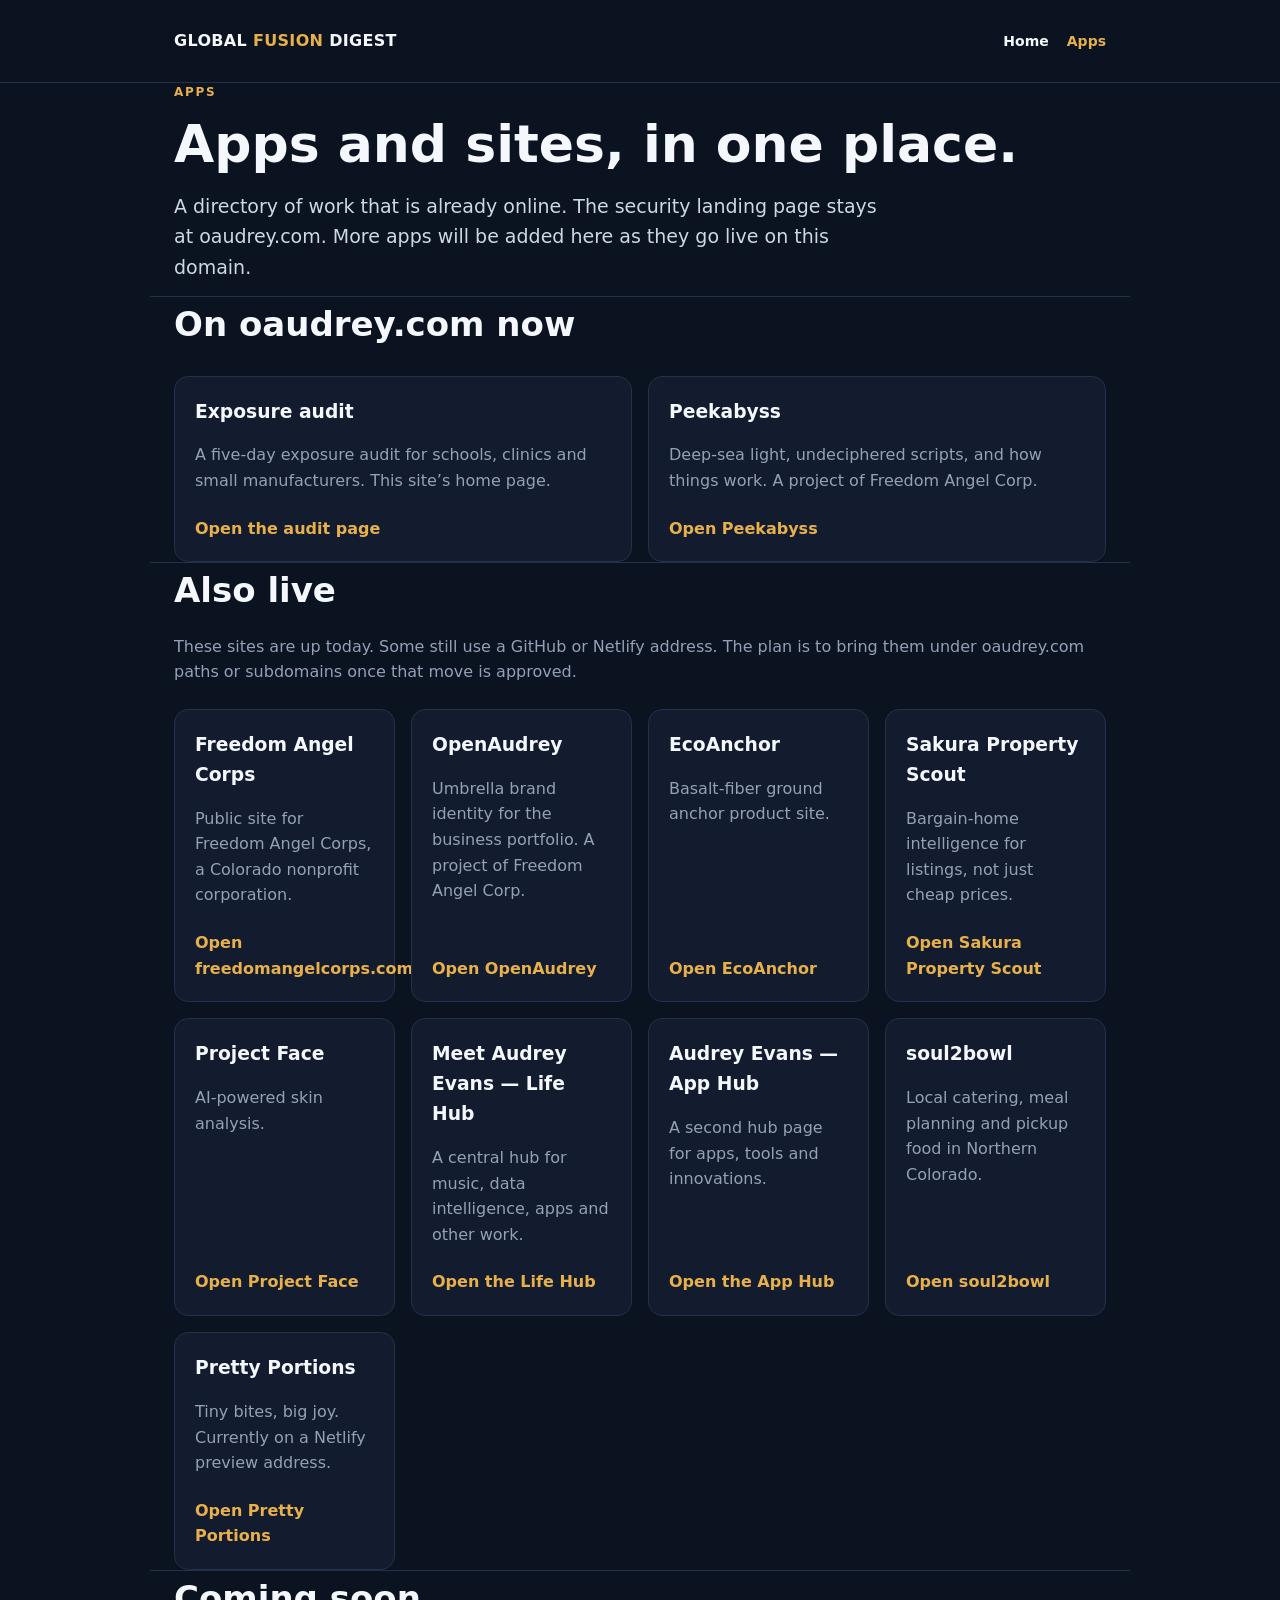
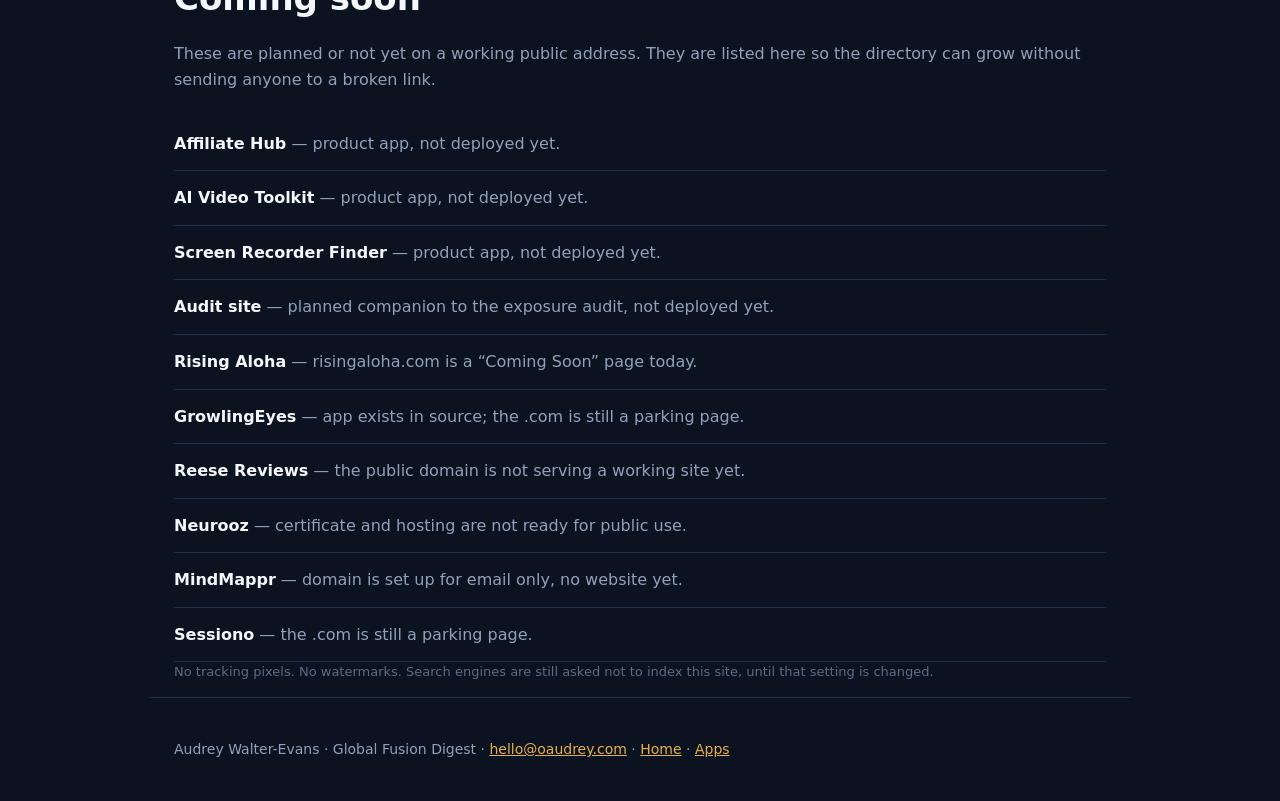
==== site/apps/index.html @ 94488486 "feat: add Apps tab and /apps directory page **WebForge:** Adds a Home / Apps nav and a new /apps pag" ====
<!doctype html>
<html lang="en">
<head>
<meta charset="utf-8">
<meta name="viewport" content="width=device-width, initial-scale=1">
<title>Apps | Global Fusion Digest</title>
<meta name="description" content="Apps and sites from Audrey Walter-Evans, reachable from oaudrey.com.">
<link rel="canonical" href="https://oaudrey.com/apps">
<style>
  :root{--bg:#0b1220;--panel:#131c2e;--text:#f4f7fb;--muted:#93a1b8;--amber:#e8b04b;--red:#e2483d;--line:#22304a}
  *{box-sizing:border-box}
  body{margin:0;background:var(--bg);color:var(--text);font:16px/1.6 system-ui,-apple-system,"Segoe UI",Roboto,sans-serif}
  a{color:var(--amber)}
  .wrap{max-width:980px;margin:0 auto;padding:0 24px}
  header{padding:28px 0;border-bottom:1px solid var(--line)}
  header .wrap{display:flex;align-items:center;justify-content:space-between;gap:16px;flex-wrap:wrap}
  .brand{font-weight:700;letter-spacing:.02em}
  .brand span{color:var(--amber)}
  .brand a{color:inherit;text-decoration:none}
  .nav a{color:var(--text);text-decoration:none;margin-right:18px;font-weight:600;font-size:14px}
  .nav a:last-child{margin-right:0}
  .nav a:hover,.nav a[aria-current="page"]{color:var(--amber)}
  section{padding:64px 0;border-bottom:1px solid var(--line)}
  h1{font-size:clamp(30px,5vw,52px);line-height:1.1;margin:0 0 18px}
  h2{font-size:clamp(24px,3.5vw,34px);margin:0 0 16px}
  h3{margin:0 0 8px}
  p{margin:0 0 14px;color:var(--muted)}
  .eyebrow{color:var(--amber);text-transform:uppercase;letter-spacing:.14em;font-size:12px;font-weight:700}
  .lead{font-size:19px;color:#cdd7e6;max-width:720px}
  .grid{display:grid;gap:16px;grid-template-columns:repeat(auto-fit,minmax(220px,1fr));margin-top:24px}
  .card{background:var(--panel);border:1px solid var(--line);border-radius:14px;padding:20px;display:flex;flex-direction:column;gap:8px}
  .card p{margin:0}
  .card a.btn{margin-top:auto;padding-top:14px;font-weight:700;text-decoration:none}
  .soon{list-style:none;padding:0;margin:24px 0 0}
  .soon li{padding:14px 0;border-bottom:1px solid var(--line);color:var(--muted)}
  .soon strong{color:var(--text)}
  .note{font-size:13px;color:#5e6c84}
  footer{padding:40px 0;color:var(--muted);font-size:14px}
</style>
</head>
<body>
<header><div class="wrap"><div class="brand"><a href="/">GLOBAL <span>FUSION</span> DIGEST</a></div><nav class="nav" aria-label="Site"><a href="/">Home</a><a href="/apps" aria-current="page">Apps</a></nav></div></header>

<section class="wrap">
  <p class="eyebrow">Apps</p>
  <h1>Apps and sites, in one place.</h1>
  <p class="lead">A directory of work that is already online. The security landing page stays at oaudrey.com. More apps will be added here as they go live on this domain.</p>
</section>

<section class="wrap">
  <h2>On oaudrey.com now</h2>
  <div class="grid">
    <article class="card">
      <h3>Exposure audit</h3>
      <p>A five-day exposure audit for schools, clinics and small manufacturers. This site’s home page.</p>
      <a class="btn" href="/">Open the audit page</a>
    </article>
    <article class="card">
      <h3>Peekabyss</h3>
      <p>Deep-sea light, undeciphered scripts, and how things work. A project of Freedom Angel Corp.</p>
      <a class="btn" href="/peekabyss">Open Peekabyss</a>
    </article>
  </div>
</section>

<section class="wrap">
  <h2>Also live</h2>
  <p>These sites are up today. Some still use a GitHub or Netlify address. The plan is to bring them under oaudrey.com paths or subdomains once that move is approved.</p>
  <div class="grid">
    <article class="card">
      <h3>Freedom Angel Corps</h3>
      <p>Public site for Freedom Angel Corps, a Colorado nonprofit corporation.</p>
      <a class="btn" href="https://freedomangelcorps.com/">Open freedomangelcorps.com</a>
    </article>
    <article class="card">
      <h3>OpenAudrey</h3>
      <p>Umbrella brand identity for the business portfolio. A project of Freedom Angel Corp.</p>
      <a class="btn" href="https://midnghtsapphire.github.io/openaudrey/">Open OpenAudrey</a>
    </article>
    <article class="card">
      <h3>EcoAnchor</h3>
      <p>Basalt-fiber ground anchor product site.</p>
      <a class="btn" href="https://midnghtsapphire.github.io/eco-anchor-site/">Open EcoAnchor</a>
    </article>
    <article class="card">
      <h3>Sakura Property Scout</h3>
      <p>Bargain-home intelligence for listings, not just cheap prices.</p>
      <a class="btn" href="https://midnghtsapphire.github.io/Sakura_Property_Scout/">Open Sakura Property Scout</a>
    </article>
    <article class="card">
      <h3>Project Face</h3>
      <p>AI-powered skin analysis.</p>
      <a class="btn" href="https://midnghtsapphire.github.io/project-face/">Open Project Face</a>
    </article>
    <article class="card">
      <h3>Meet Audrey Evans — Life Hub</h3>
      <p>A central hub for music, data intelligence, apps and other work.</p>
      <a class="btn" href="https://midnghtsapphire.github.io/meetaudreyevans-website/">Open the Life Hub</a>
    </article>
    <article class="card">
      <h3>Audrey Evans — App Hub</h3>
      <p>A second hub page for apps, tools and innovations.</p>
      <a class="btn" href="https://midnghtsapphire.github.io/Meetaudreyevans/">Open the App Hub</a>
    </article>
    <article class="card">
      <h3>soul2bowl</h3>
      <p>Local catering, meal planning and pickup food in Northern Colorado.</p>
      <a class="btn" href="https://midnghtsapphire.github.io/soul2bowl/">Open soul2bowl</a>
    </article>
    <article class="card">
      <h3>Pretty Portions</h3>
      <p>Tiny bites, big joy. Currently on a Netlify preview address.</p>
      <a class="btn" href="https://strong-pegasus-b17dd2.netlify.app/">Open Pretty Portions</a>
    </article>
  </div>
</section>

<section class="wrap">
  <h2>Coming soon</h2>
  <p>These are planned or not yet on a working public address. They are listed here so the directory can grow without sending anyone to a broken link.</p>
  <ul class="soon">
    <li><strong>Affiliate Hub</strong> — product app, not deployed yet.</li>
    <li><strong>AI Video Toolkit</strong> — product app, not deployed yet.</li>
    <li><strong>Screen Recorder Finder</strong> — product app, not deployed yet.</li>
    <li><strong>Audit site</strong> — planned companion to the exposure audit, not deployed yet.</li>
    <li><strong>Rising Aloha</strong> — risingaloha.com is a “Coming Soon” page today.</li>
    <li><strong>GrowlingEyes</strong> — app exists in source; the .com is still a parking page.</li>
    <li><strong>Reese Reviews</strong> — the public domain is not serving a working site yet.</li>
    <li><strong>Neurooz</strong> — certificate and hosting are not ready for public use.</li>
    <li><strong>MindMappr</strong> — domain is set up for email only, no website yet.</li>
    <li><strong>Sessiono</strong> — the .com is still a parking page.</li>
  </ul>
  <p class="note">No tracking pixels. No watermarks. Search engines are still asked not to index this site, until that setting is changed.</p>
</section>

<footer><div class="wrap">Audrey Walter-Evans · Global Fusion Digest · <a href="mailto:hello@oaudrey.com">hello@oaudrey.com</a> · <a href="/">Home</a> · <a href="/apps">Apps</a></div></footer>
</body>
</html>
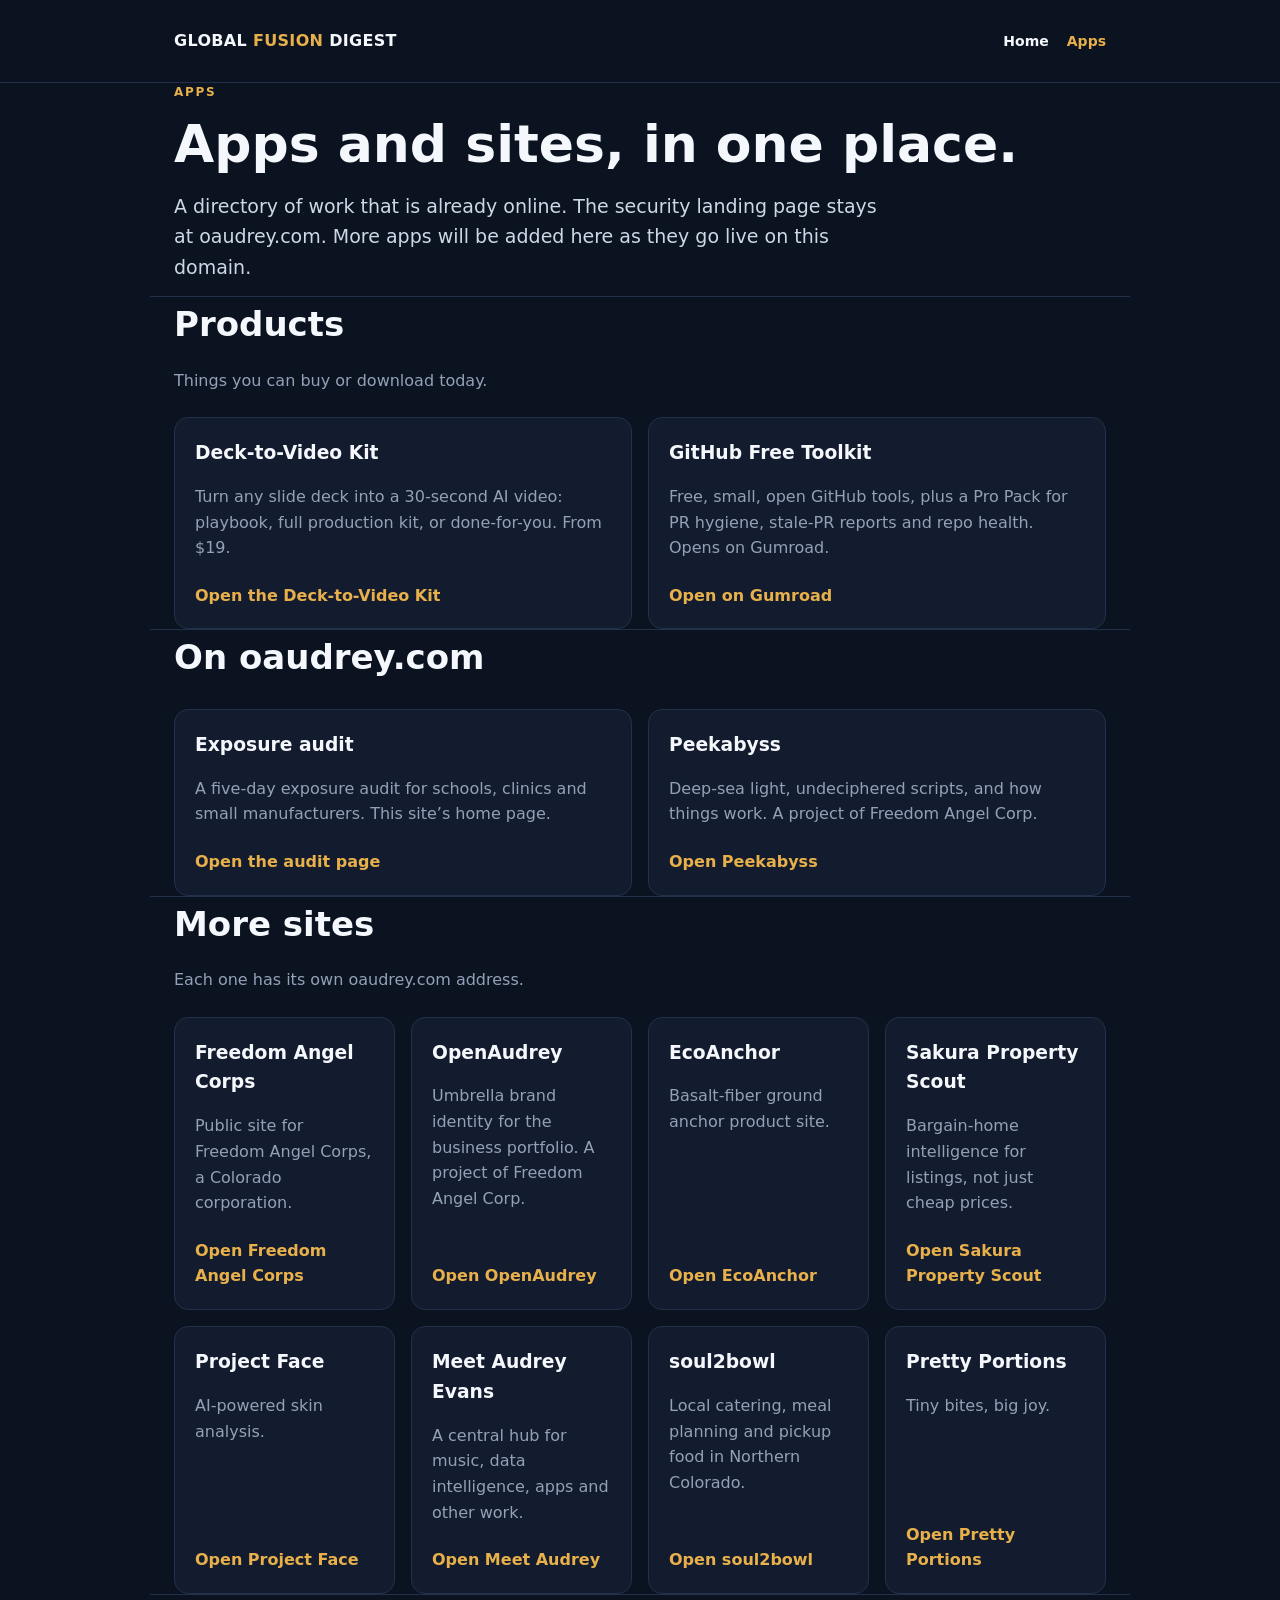
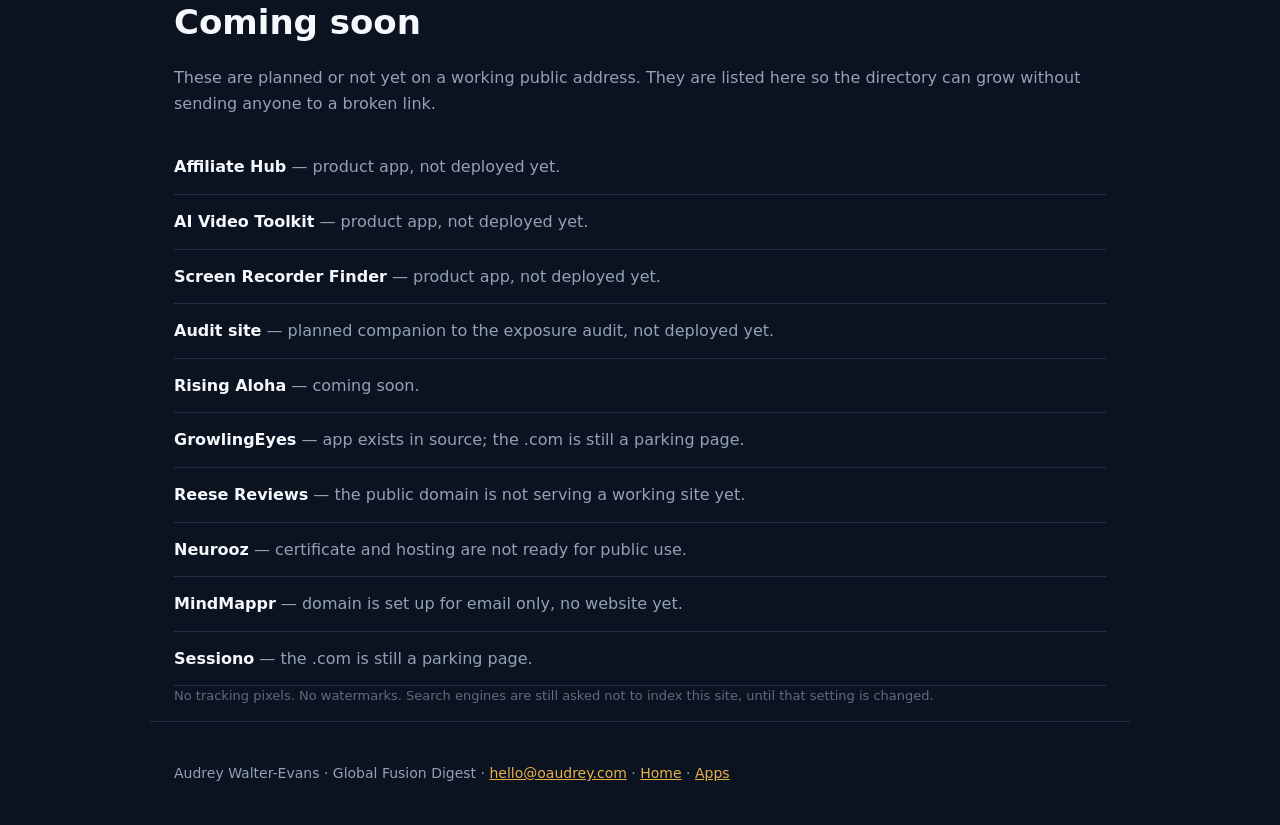
==== commit 4510c588: "feat: list products and subdomain sites on /apps, add app-paths Worker source **WebForge:** Audrey a" ====
--- a/site/apps/index.html
+++ b/site/apps/index.html
@@ -48,7 +48,24 @@
 </section>
 
 <section class="wrap">
-  <h2>On oaudrey.com now</h2>
+  <h2>Products</h2>
+  <p>Things you can buy or download today.</p>
+  <div class="grid">
+    <article class="card">
+      <h3>Deck-to-Video Kit</h3>
+      <p>Turn any slide deck into a 30-second AI video: playbook, full production kit, or done-for-you. From $19.</p>
+      <a class="btn" href="https://deck-to-video.oaudrey.com/">Open the Deck-to-Video Kit</a>
+    </article>
+    <article class="card">
+      <h3>GitHub Free Toolkit</h3>
+      <p>Free, small, open GitHub tools, plus a Pro Pack for PR hygiene, stale-PR reports and repo health. Opens on Gumroad.</p>
+      <a class="btn" href="https://angelreporter.gumroad.com/l/fpxeyn">Open on Gumroad</a>
+    </article>
+  </div>
+</section>
+
+<section class="wrap">
+  <h2>On oaudrey.com</h2>
   <div class="grid">
     <article class="card">
       <h3>Exposure audit</h3>
@@ -64,53 +81,48 @@
 </section>
 
 <section class="wrap">
-  <h2>Also live</h2>
-  <p>These sites are up today. Some still use a GitHub or Netlify address. The plan is to bring them under oaudrey.com paths or subdomains once that move is approved.</p>
+  <h2>More sites</h2>
+  <p>Each one has its own oaudrey.com address.</p>
   <div class="grid">
     <article class="card">
       <h3>Freedom Angel Corps</h3>
-      <p>Public site for Freedom Angel Corps, a Colorado nonprofit corporation.</p>
-      <a class="btn" href="https://freedomangelcorps.com/">Open freedomangelcorps.com</a>
+      <p>Public site for Freedom Angel Corps, a Colorado corporation.</p>
+      <a class="btn" href="https://fac.oaudrey.com/">Open Freedom Angel Corps</a>
     </article>
     <article class="card">
       <h3>OpenAudrey</h3>
       <p>Umbrella brand identity for the business portfolio. A project of Freedom Angel Corp.</p>
-      <a class="btn" href="https://midnghtsapphire.github.io/openaudrey/">Open OpenAudrey</a>
+      <a class="btn" href="https://openaudrey.oaudrey.com/">Open OpenAudrey</a>
     </article>
     <article class="card">
       <h3>EcoAnchor</h3>
       <p>Basalt-fiber ground anchor product site.</p>
-      <a class="btn" href="https://midnghtsapphire.github.io/eco-anchor-site/">Open EcoAnchor</a>
+      <a class="btn" href="https://ecoanchor.oaudrey.com/">Open EcoAnchor</a>
     </article>
     <article class="card">
       <h3>Sakura Property Scout</h3>
       <p>Bargain-home intelligence for listings, not just cheap prices.</p>
-      <a class="btn" href="https://midnghtsapphire.github.io/Sakura_Property_Scout/">Open Sakura Property Scout</a>
+      <a class="btn" href="https://sakura.oaudrey.com/">Open Sakura Property Scout</a>
     </article>
     <article class="card">
       <h3>Project Face</h3>
       <p>AI-powered skin analysis.</p>
-      <a class="btn" href="https://midnghtsapphire.github.io/project-face/">Open Project Face</a>
+      <a class="btn" href="https://project-face.oaudrey.com/project-face/">Open Project Face</a>
     </article>
     <article class="card">
-      <h3>Meet Audrey Evans — Life Hub</h3>
+      <h3>Meet Audrey Evans</h3>
       <p>A central hub for music, data intelligence, apps and other work.</p>
-      <a class="btn" href="https://midnghtsapphire.github.io/meetaudreyevans-website/">Open the Life Hub</a>
-    </article>
-    <article class="card">
-      <h3>Audrey Evans — App Hub</h3>
-      <p>A second hub page for apps, tools and innovations.</p>
-      <a class="btn" href="https://midnghtsapphire.github.io/Meetaudreyevans/">Open the App Hub</a>
+      <a class="btn" href="https://meetaudrey.oaudrey.com/">Open Meet Audrey</a>
     </article>
     <article class="card">
       <h3>soul2bowl</h3>
       <p>Local catering, meal planning and pickup food in Northern Colorado.</p>
-      <a class="btn" href="https://midnghtsapphire.github.io/soul2bowl/">Open soul2bowl</a>
+      <a class="btn" href="https://soul2bowl.oaudrey.com/">Open soul2bowl</a>
     </article>
     <article class="card">
       <h3>Pretty Portions</h3>
-      <p>Tiny bites, big joy. Currently on a Netlify preview address.</p>
-      <a class="btn" href="https://strong-pegasus-b17dd2.netlify.app/">Open Pretty Portions</a>
+      <p>Tiny bites, big joy.</p>
+      <a class="btn" href="https://pretty-portions.oaudrey.com/">Open Pretty Portions</a>
     </article>
   </div>
 </section>
@@ -123,7 +135,7 @@
     <li><strong>AI Video Toolkit</strong> — product app, not deployed yet.</li>
     <li><strong>Screen Recorder Finder</strong> — product app, not deployed yet.</li>
     <li><strong>Audit site</strong> — planned companion to the exposure audit, not deployed yet.</li>
-    <li><strong>Rising Aloha</strong> — risingaloha.com is a “Coming Soon” page today.</li>
+    <li><strong>Rising Aloha</strong> — coming soon.</li>
     <li><strong>GrowlingEyes</strong> — app exists in source; the .com is still a parking page.</li>
     <li><strong>Reese Reviews</strong> — the public domain is not serving a working site yet.</li>
     <li><strong>Neurooz</strong> — certificate and hosting are not ready for public use.</li>
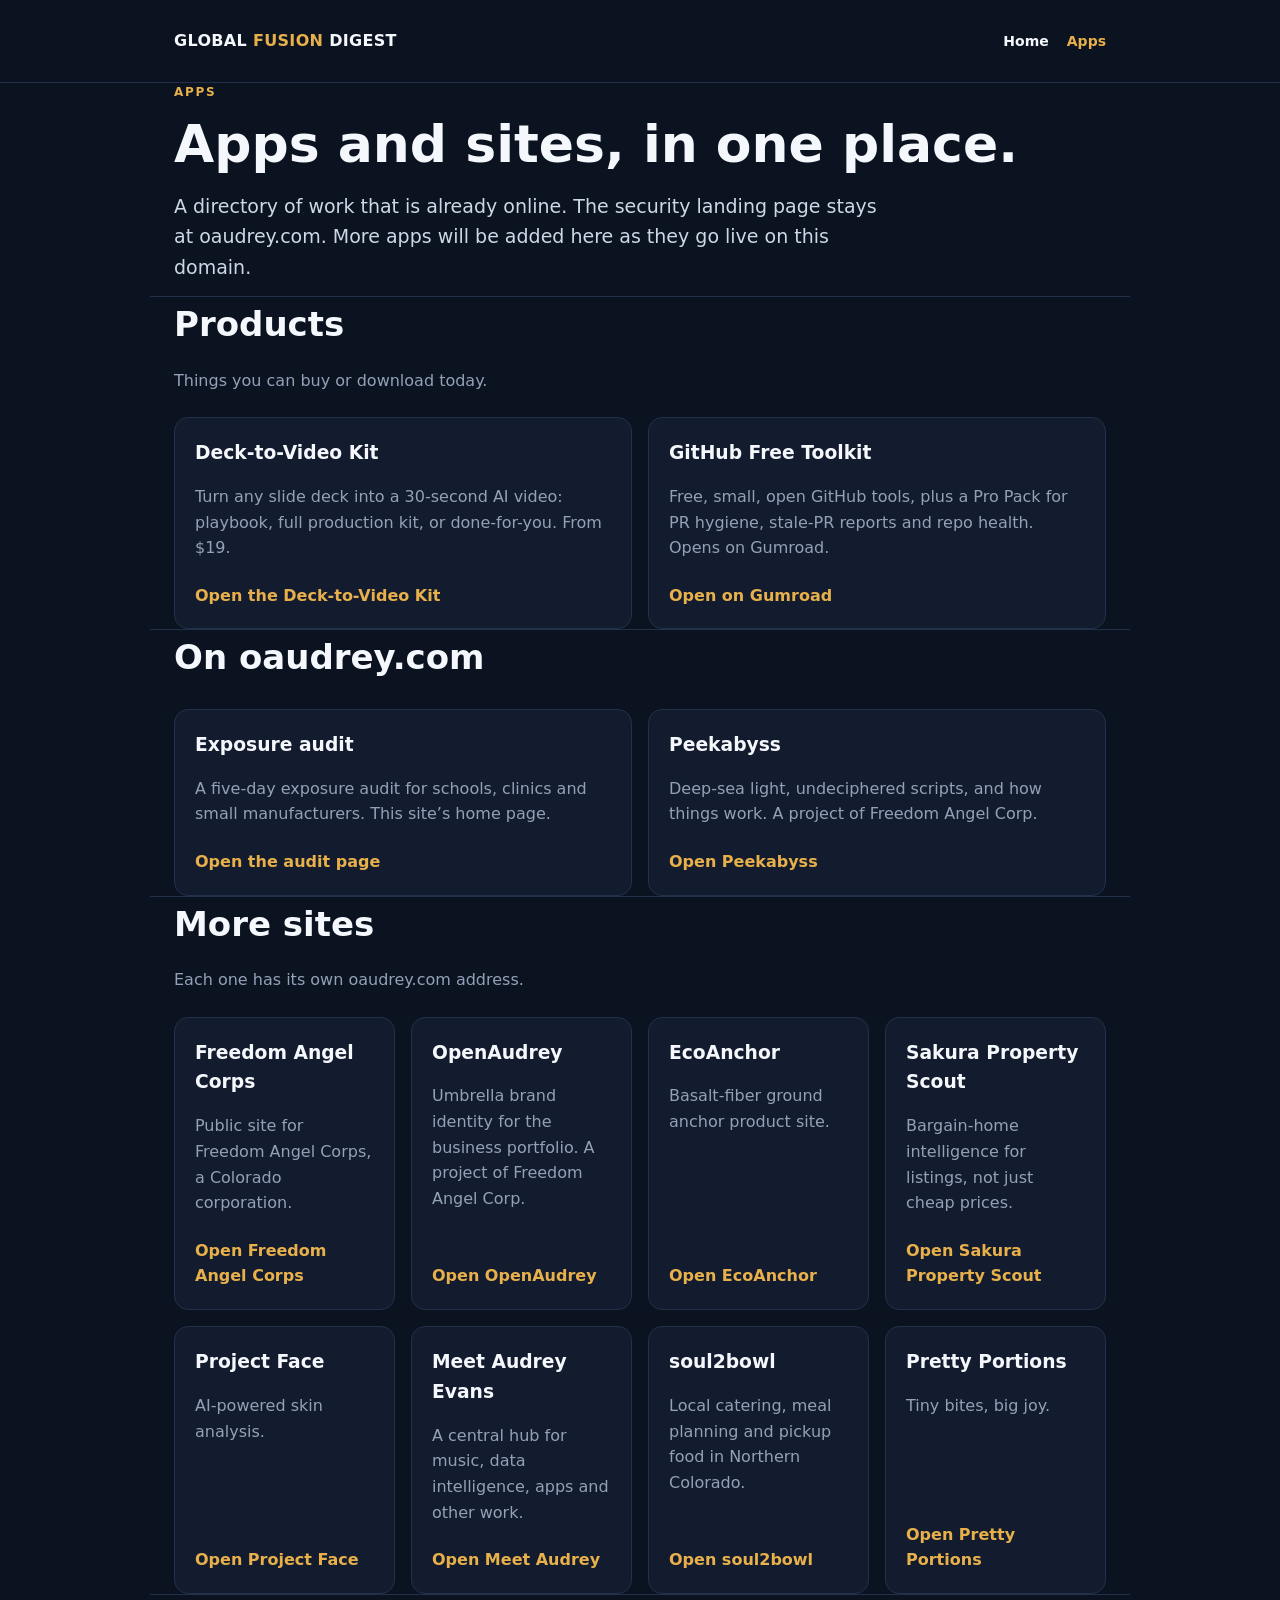
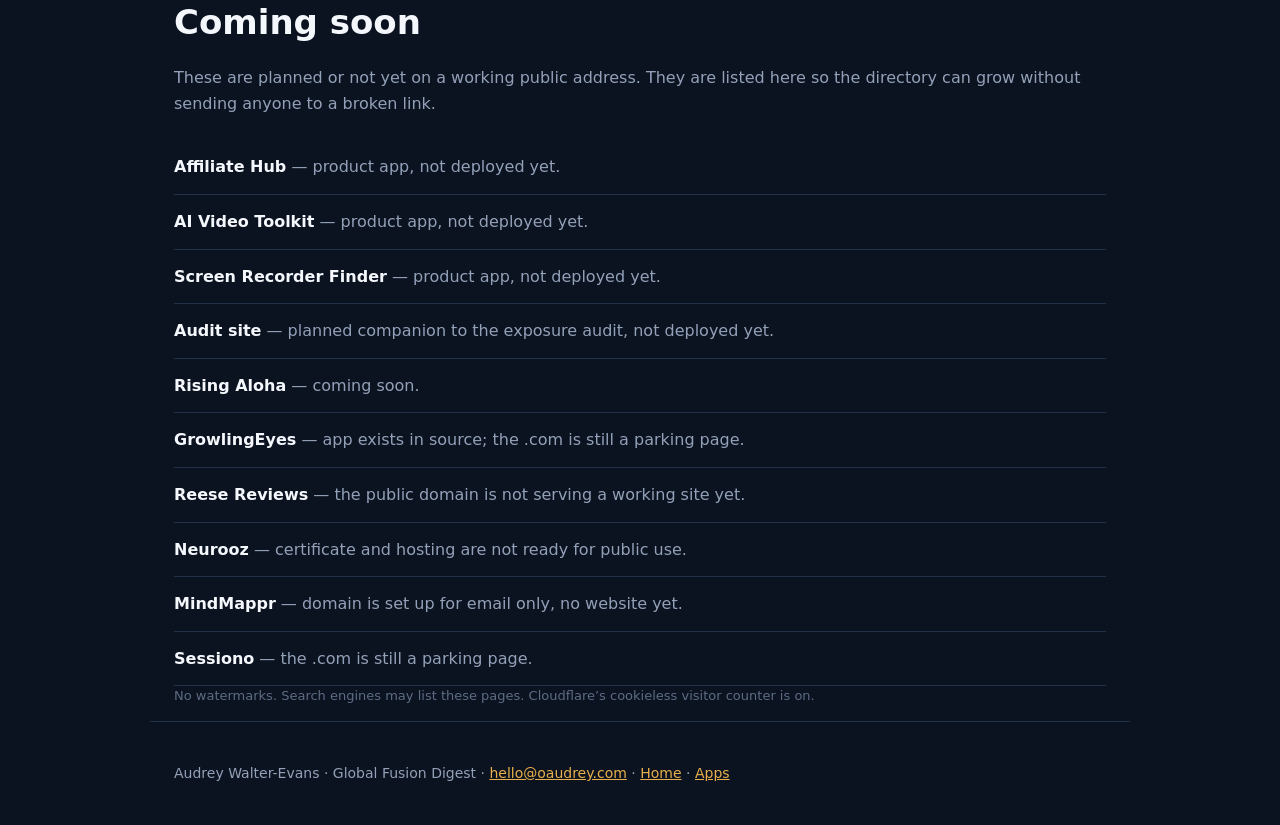
==== commit 31606300: "feat: open the site to search engines and add Deck-to-Video media copies **WebForge:** Audrey said "" ====
--- a/site/apps/index.html
+++ b/site/apps/index.html
@@ -142,7 +142,7 @@
     <li><strong>MindMappr</strong> — domain is set up for email only, no website yet.</li>
     <li><strong>Sessiono</strong> — the .com is still a parking page.</li>
   </ul>
-  <p class="note">No tracking pixels. No watermarks. Search engines are still asked not to index this site, until that setting is changed.</p>
+  <p class="note">No watermarks. Search engines may list these pages. Cloudflare’s cookieless visitor counter is on.</p>
 </section>
 
 <footer><div class="wrap">Audrey Walter-Evans · Global Fusion Digest · <a href="mailto:hello@oaudrey.com">hello@oaudrey.com</a> · <a href="/">Home</a> · <a href="/apps">Apps</a></div></footer>
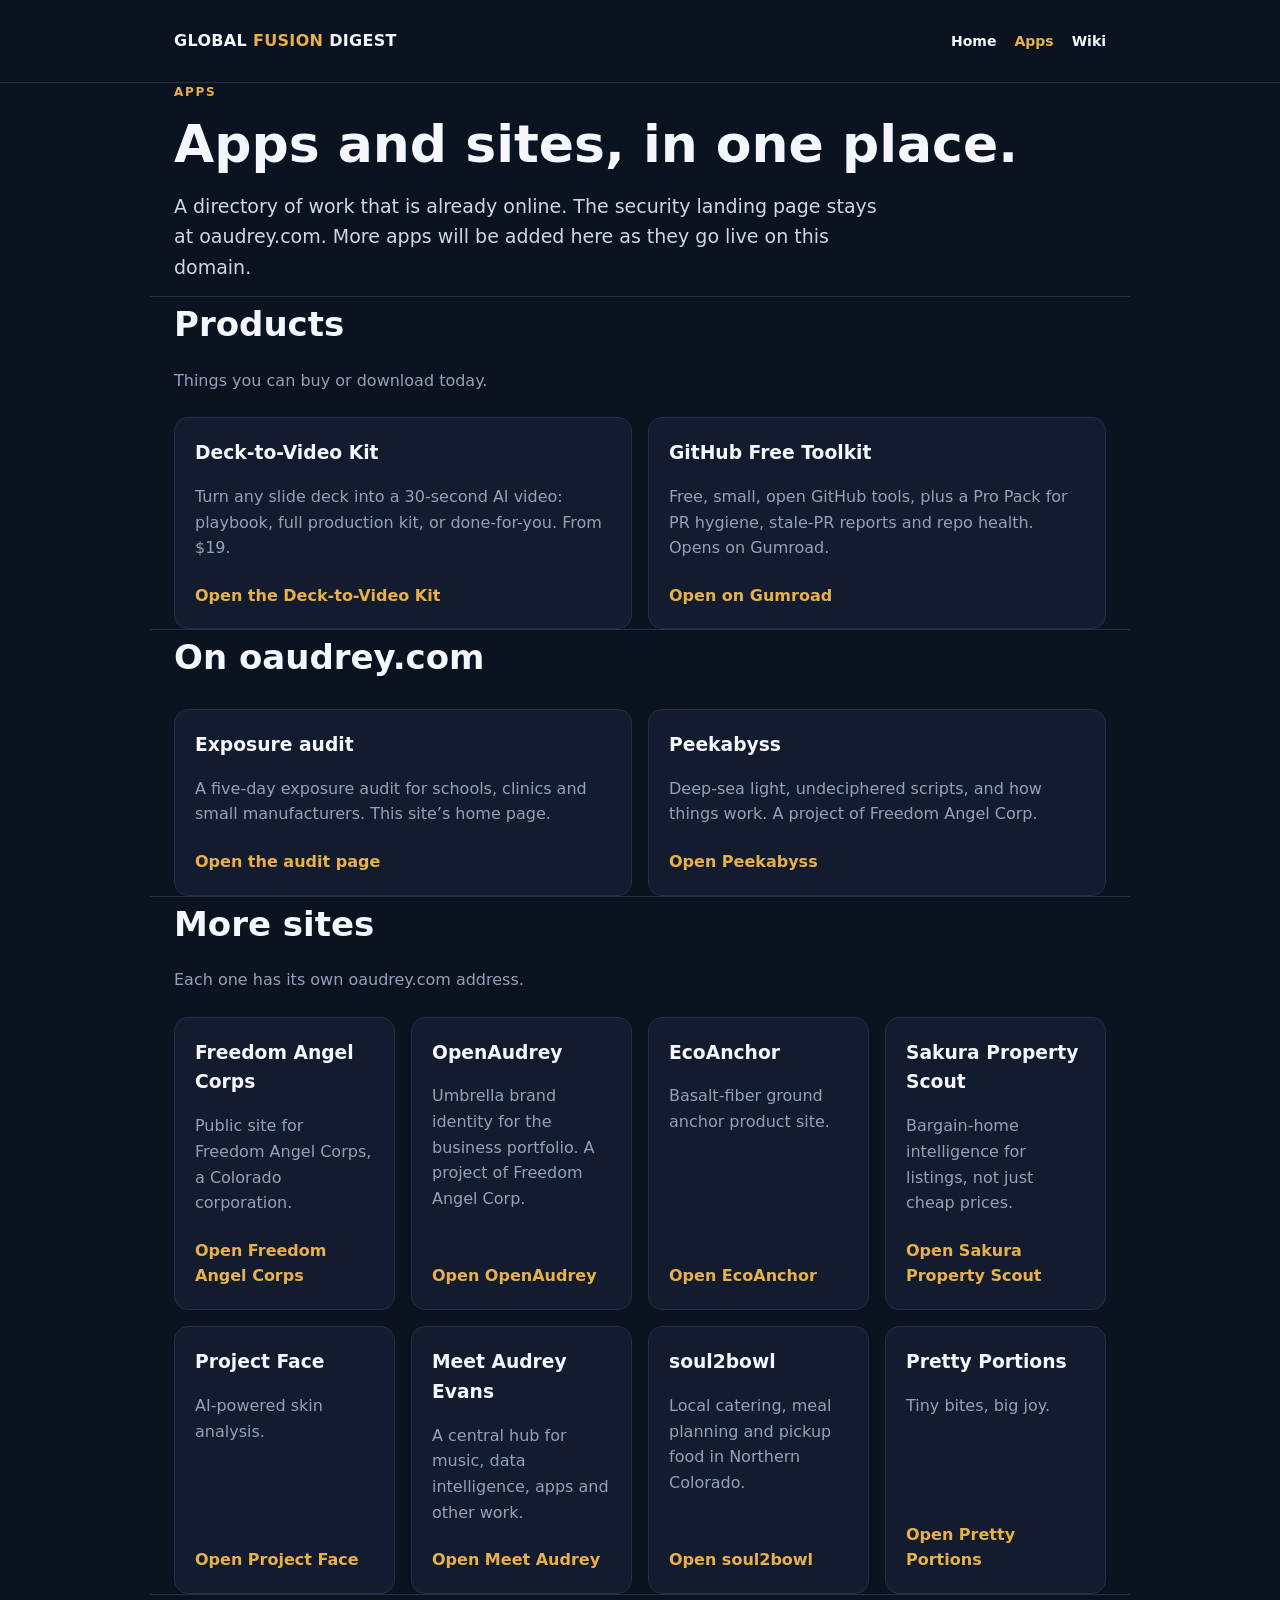
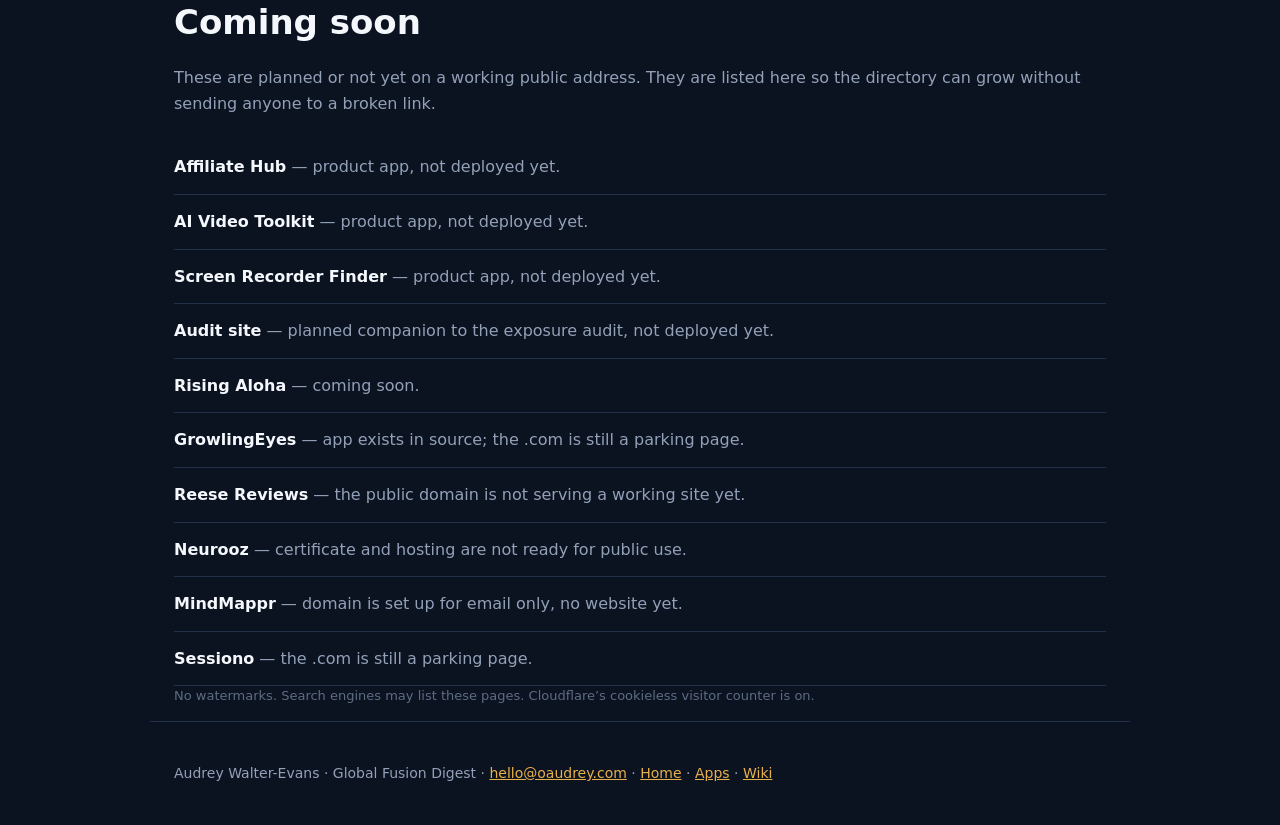
==== commit d25995de: "**IndexRunner:** link wiki.oaudrey.com from the nav and footer — IndexRunner" ====
--- a/site/apps/index.html
+++ b/site/apps/index.html
@@ -39,7 +39,7 @@
 </style>
 </head>
 <body>
-<header><div class="wrap"><div class="brand"><a href="/">GLOBAL <span>FUSION</span> DIGEST</a></div><nav class="nav" aria-label="Site"><a href="/">Home</a><a href="/apps" aria-current="page">Apps</a></nav></div></header>
+<header><div class="wrap"><div class="brand"><a href="/">GLOBAL <span>FUSION</span> DIGEST</a></div><nav class="nav" aria-label="Site"><a href="/">Home</a><a href="/apps" aria-current="page">Apps</a><a href="https://wiki.oaudrey.com">Wiki</a></nav></div></header>
 
 <section class="wrap">
   <p class="eyebrow">Apps</p>
@@ -145,6 +145,6 @@
   <p class="note">No watermarks. Search engines may list these pages. Cloudflare’s cookieless visitor counter is on.</p>
 </section>
 
-<footer><div class="wrap">Audrey Walter-Evans · Global Fusion Digest · <a href="mailto:hello@oaudrey.com">hello@oaudrey.com</a> · <a href="/">Home</a> · <a href="/apps">Apps</a></div></footer>
+<footer><div class="wrap">Audrey Walter-Evans · Global Fusion Digest · <a href="mailto:hello@oaudrey.com">hello@oaudrey.com</a> · <a href="/">Home</a> · <a href="/apps">Apps</a> · <a href="https://wiki.oaudrey.com">Wiki</a></div></footer>
 </body>
 </html>
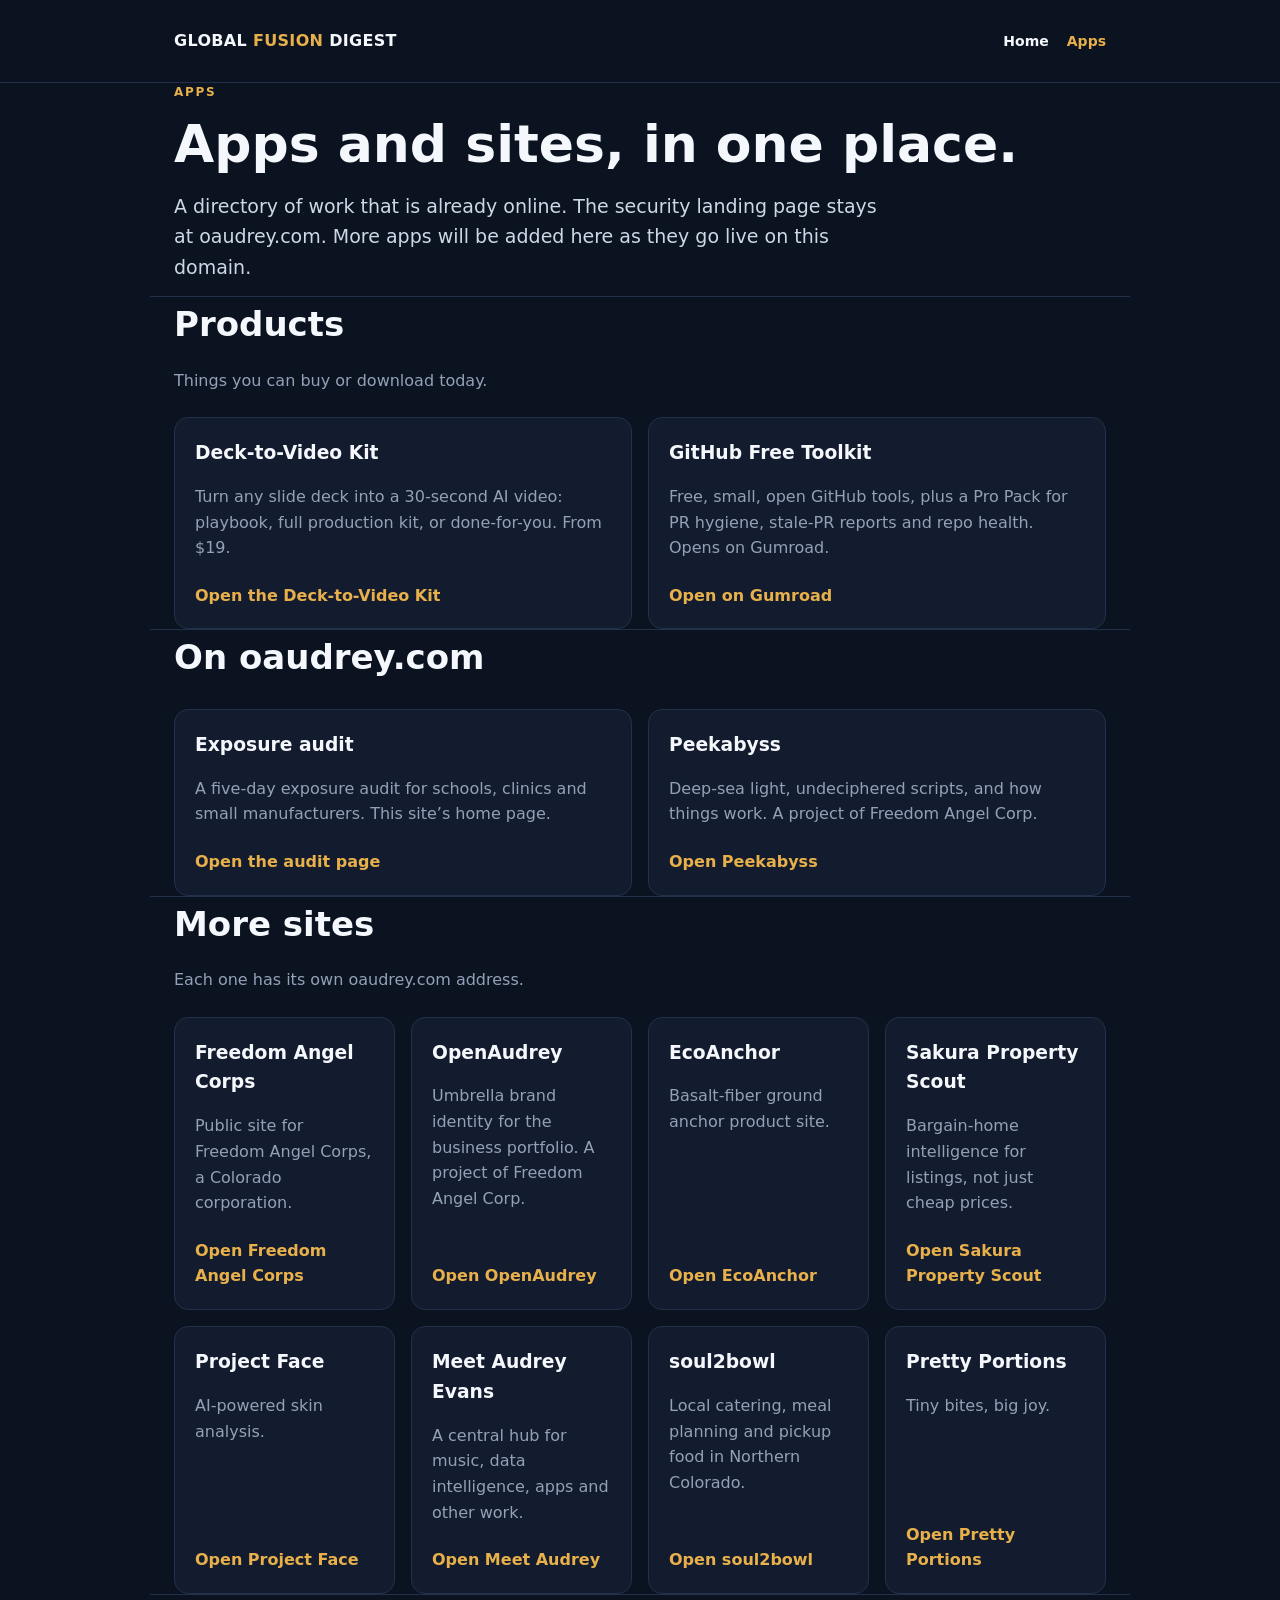
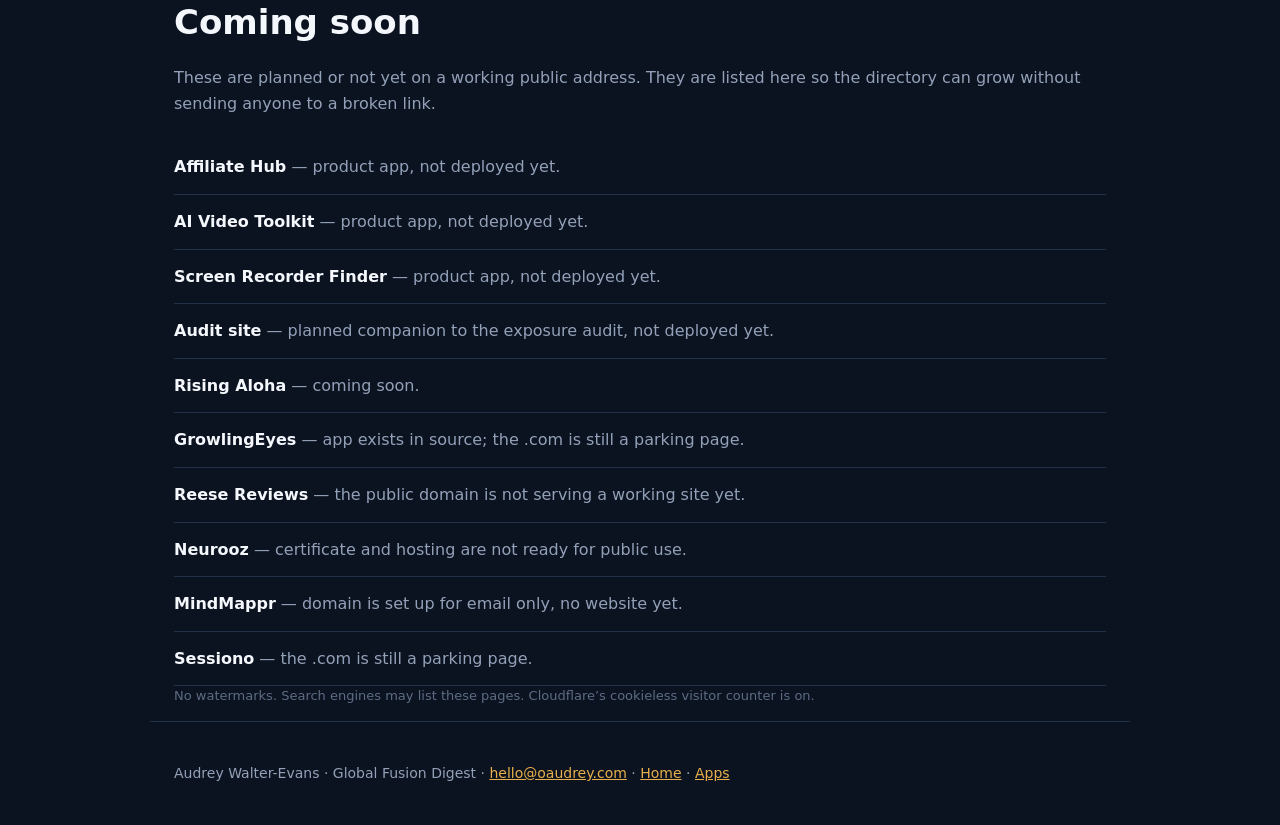
==== commit aa6aef59: "feat: add Apps tab and /apps directory to oaudrey.com (#5) **WebForge:** Merged on Audrey's instruct" ====
--- a/site/apps/index.html
+++ b/site/apps/index.html
@@ -39,7 +39,7 @@
 </style>
 </head>
 <body>
-<header><div class="wrap"><div class="brand"><a href="/">GLOBAL <span>FUSION</span> DIGEST</a></div><nav class="nav" aria-label="Site"><a href="/">Home</a><a href="/apps" aria-current="page">Apps</a><a href="https://wiki.oaudrey.com">Wiki</a></nav></div></header>
+<header><div class="wrap"><div class="brand"><a href="/">GLOBAL <span>FUSION</span> DIGEST</a></div><nav class="nav" aria-label="Site"><a href="/">Home</a><a href="/apps" aria-current="page">Apps</a></nav></div></header>
 
 <section class="wrap">
   <p class="eyebrow">Apps</p>
@@ -145,6 +145,6 @@
   <p class="note">No watermarks. Search engines may list these pages. Cloudflare’s cookieless visitor counter is on.</p>
 </section>
 
-<footer><div class="wrap">Audrey Walter-Evans · Global Fusion Digest · <a href="mailto:hello@oaudrey.com">hello@oaudrey.com</a> · <a href="/">Home</a> · <a href="/apps">Apps</a> · <a href="https://wiki.oaudrey.com">Wiki</a></div></footer>
+<footer><div class="wrap">Audrey Walter-Evans · Global Fusion Digest · <a href="mailto:hello@oaudrey.com">hello@oaudrey.com</a> · <a href="/">Home</a> · <a href="/apps">Apps</a></div></footer>
 </body>
 </html>
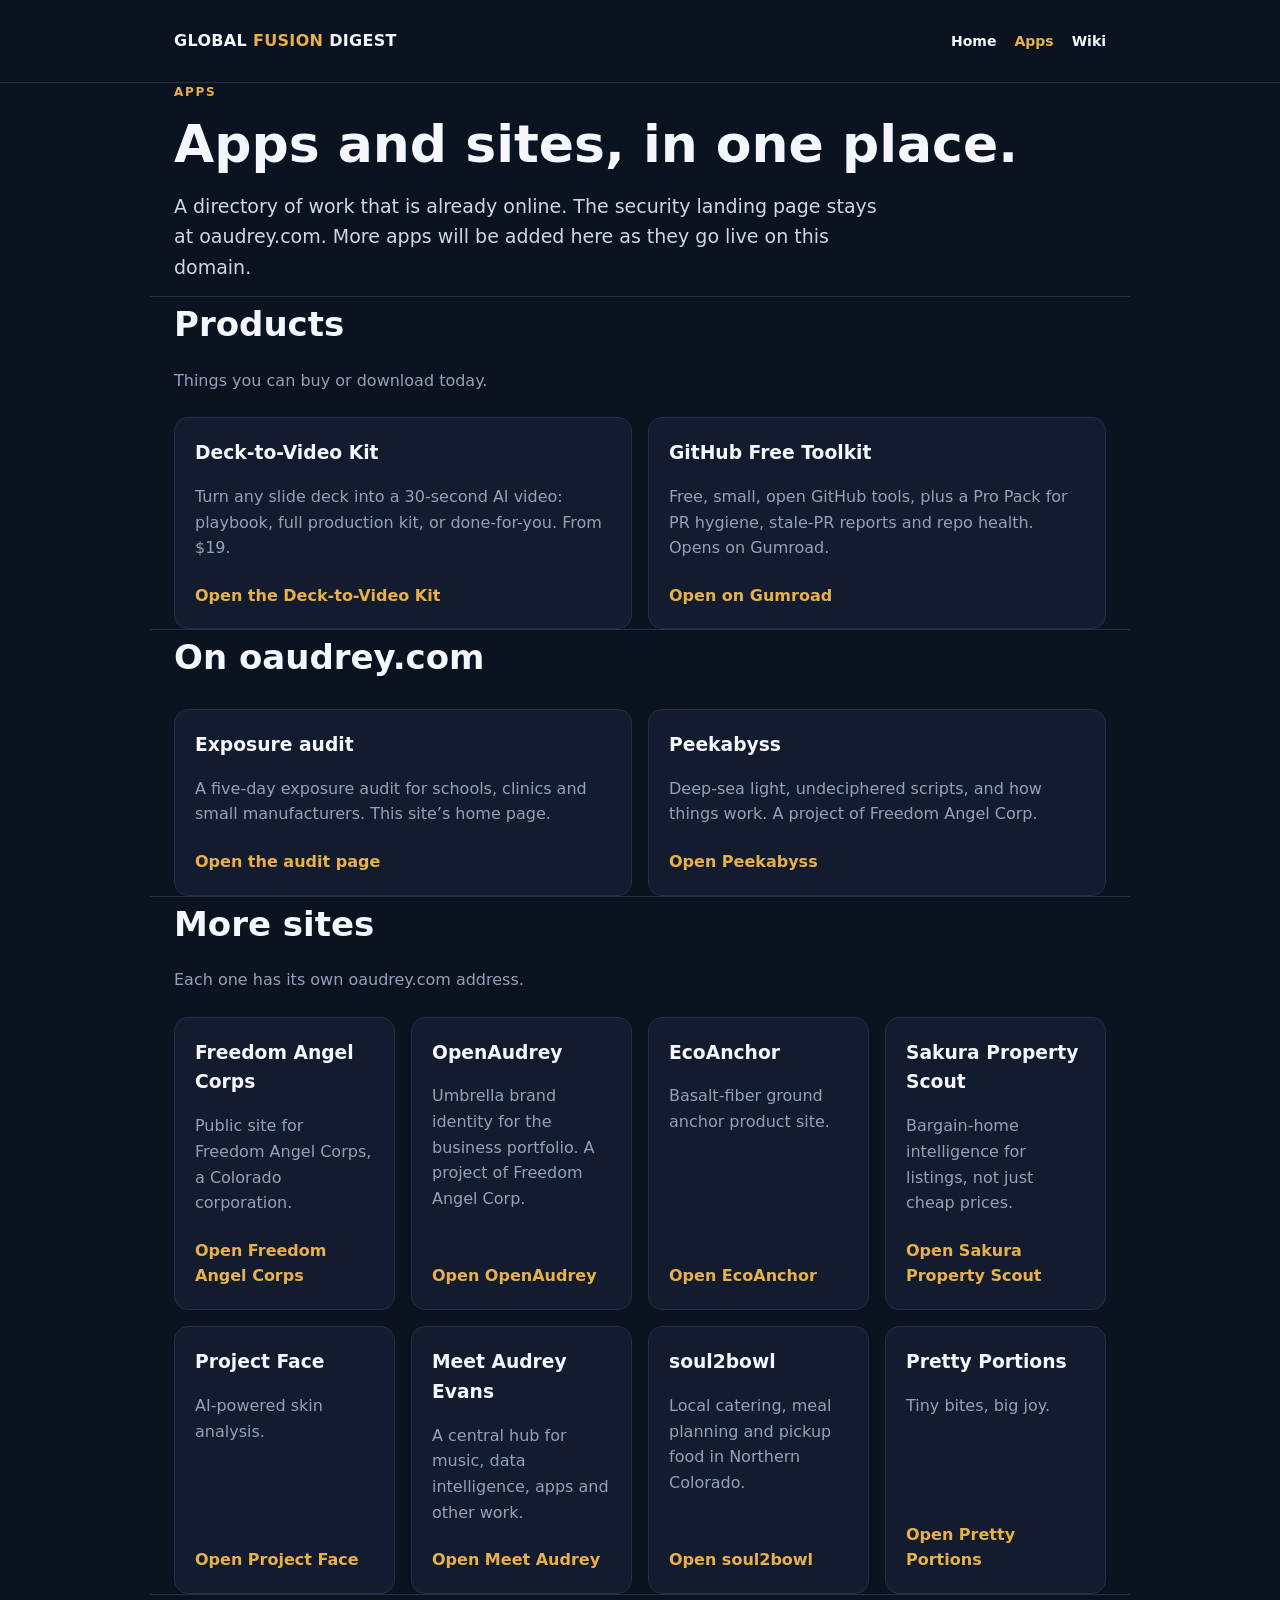
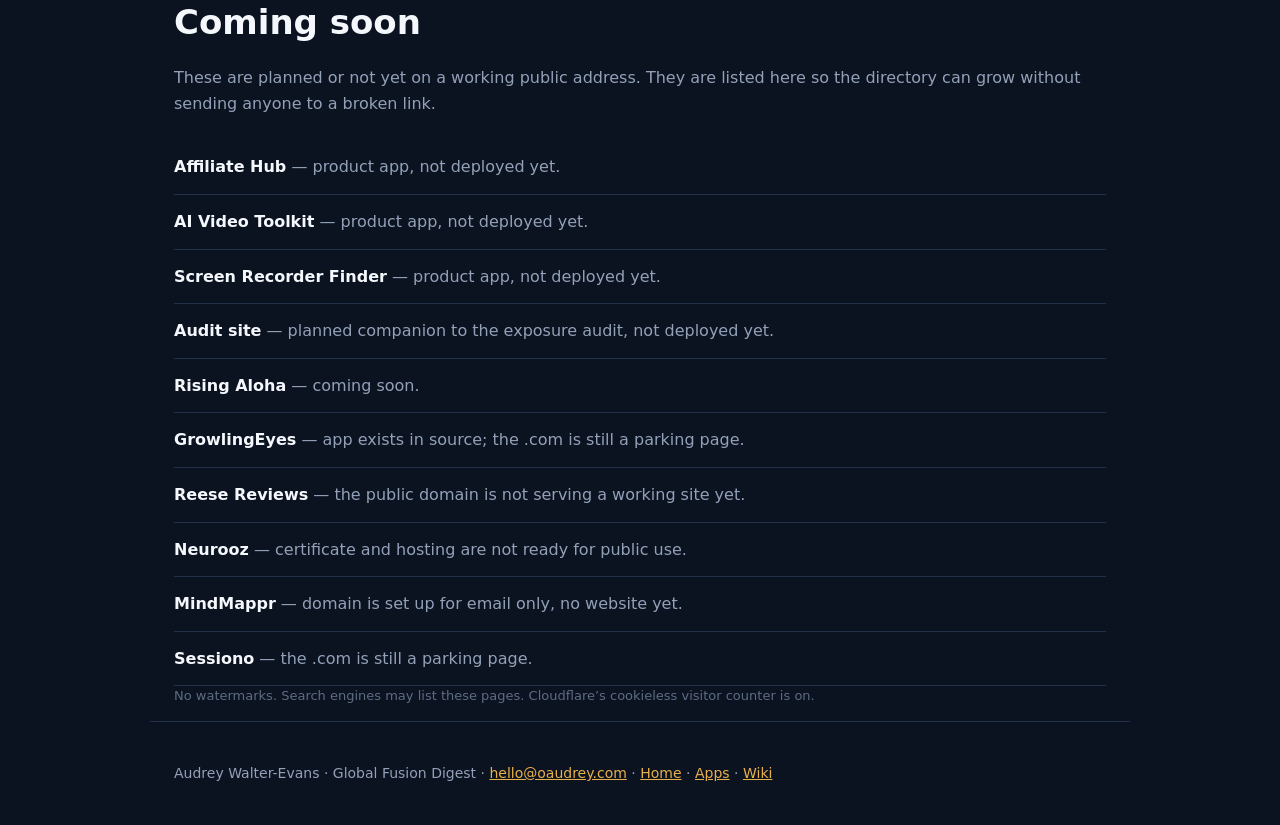
==== commit aa659e0b: "IndexRunner: merge PR #8 — IndexRunner IndexRunner: link wiki.oaudrey.com from nav and footer" ====
--- a/site/apps/index.html
+++ b/site/apps/index.html
@@ -39,7 +39,7 @@
 </style>
 </head>
 <body>
-<header><div class="wrap"><div class="brand"><a href="/">GLOBAL <span>FUSION</span> DIGEST</a></div><nav class="nav" aria-label="Site"><a href="/">Home</a><a href="/apps" aria-current="page">Apps</a></nav></div></header>
+<header><div class="wrap"><div class="brand"><a href="/">GLOBAL <span>FUSION</span> DIGEST</a></div><nav class="nav" aria-label="Site"><a href="/">Home</a><a href="/apps" aria-current="page">Apps</a><a href="https://wiki.oaudrey.com">Wiki</a></nav></div></header>
 
 <section class="wrap">
   <p class="eyebrow">Apps</p>
@@ -145,6 +145,6 @@
   <p class="note">No watermarks. Search engines may list these pages. Cloudflare’s cookieless visitor counter is on.</p>
 </section>
 
-<footer><div class="wrap">Audrey Walter-Evans · Global Fusion Digest · <a href="mailto:hello@oaudrey.com">hello@oaudrey.com</a> · <a href="/">Home</a> · <a href="/apps">Apps</a></div></footer>
+<footer><div class="wrap">Audrey Walter-Evans · Global Fusion Digest · <a href="mailto:hello@oaudrey.com">hello@oaudrey.com</a> · <a href="/">Home</a> · <a href="/apps">Apps</a> · <a href="https://wiki.oaudrey.com">Wiki</a></div></footer>
 </body>
 </html>
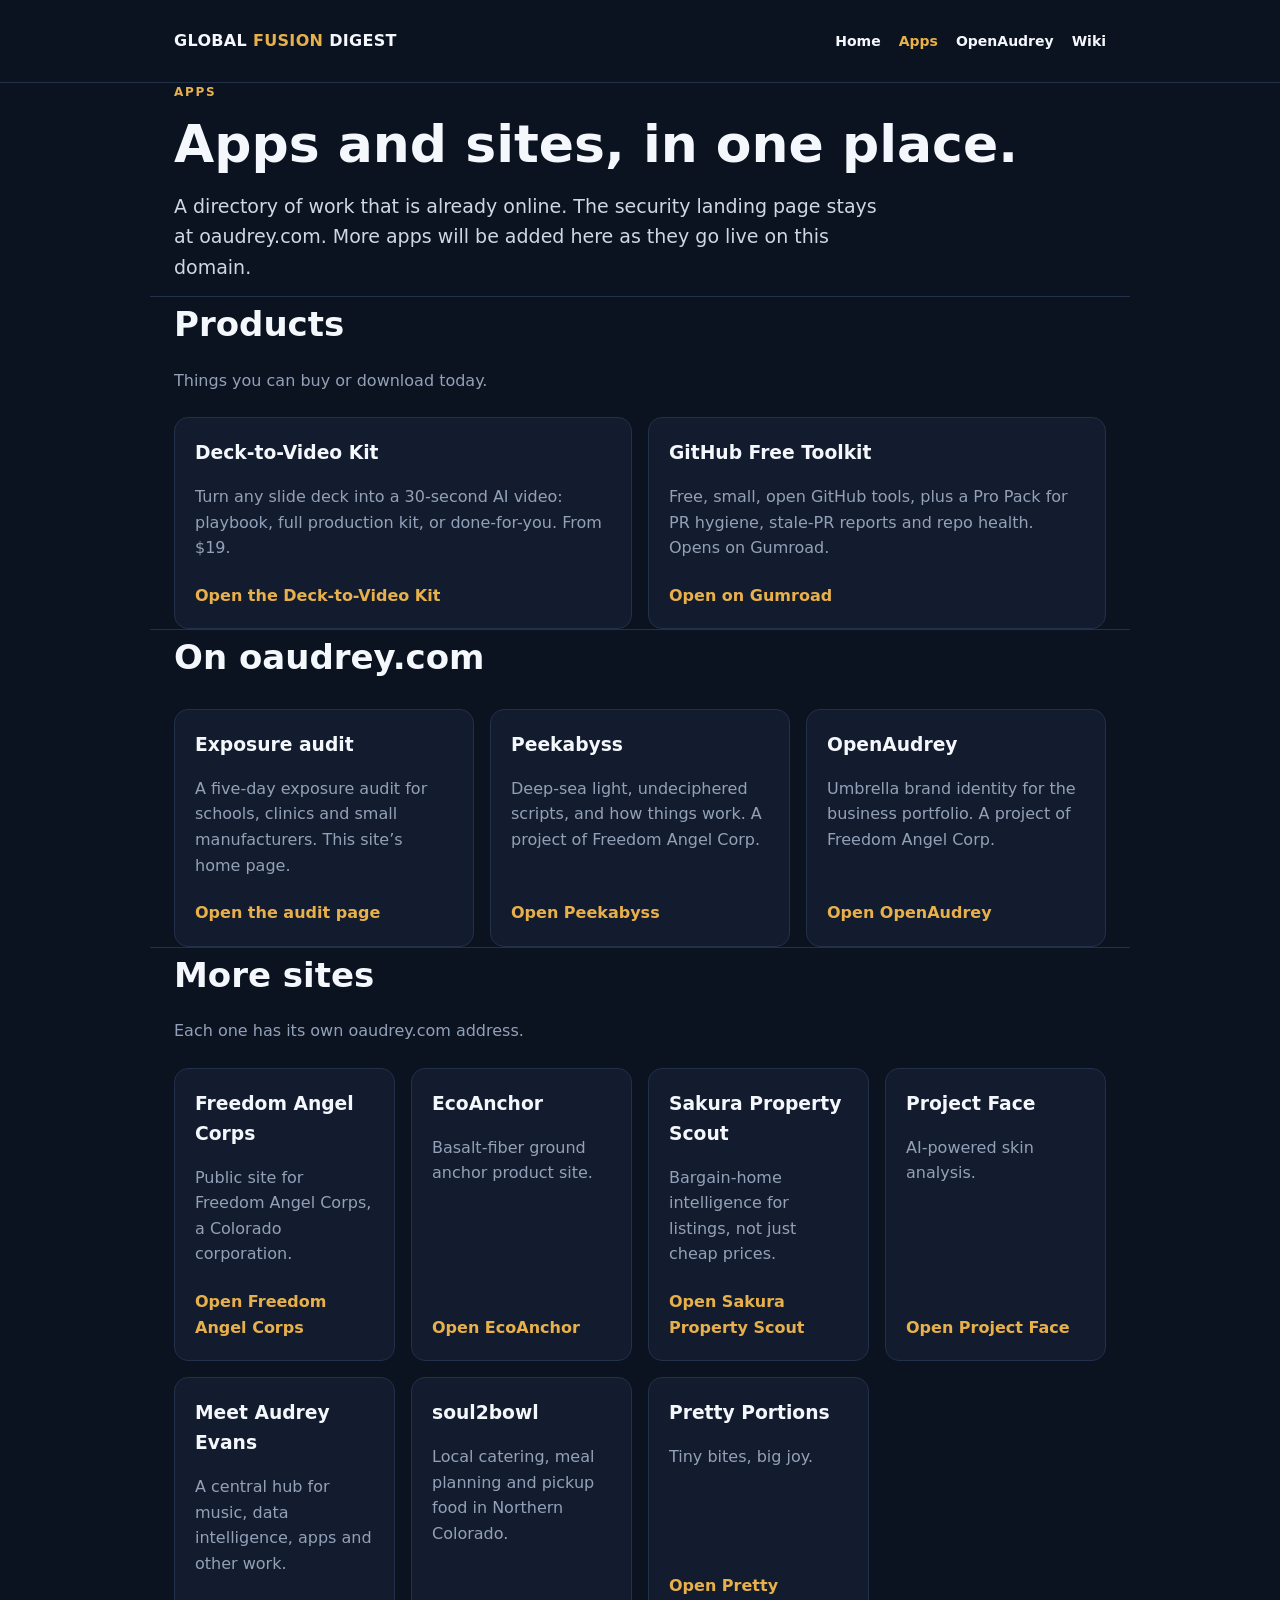
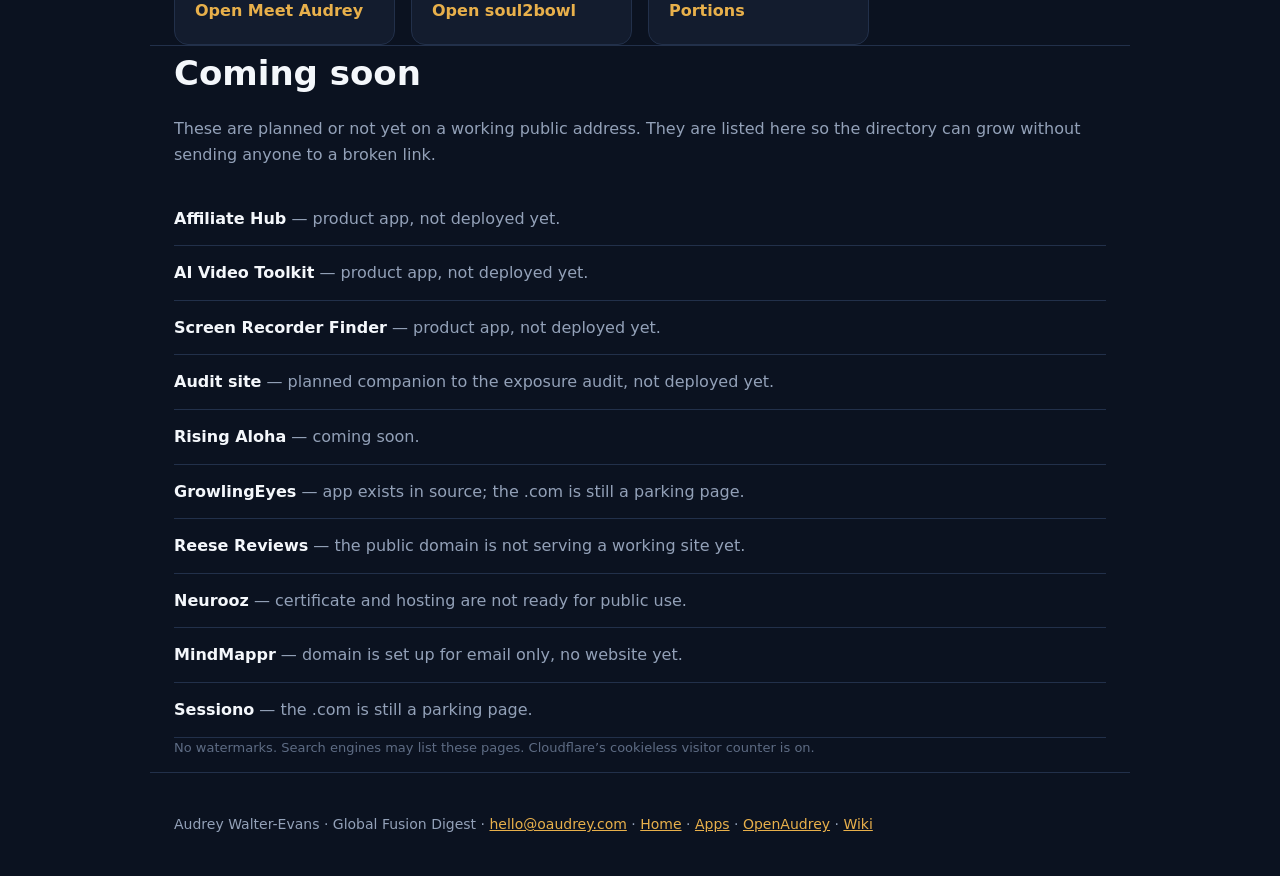
==== commit 112ad4cf: "IndexRunner: serve OpenAudrey at oaudrey.com/openaudrey as a site tab — IndexRunner" ====
--- a/site/apps/index.html
+++ b/site/apps/index.html
@@ -39,7 +39,7 @@
 </style>
 </head>
 <body>
-<header><div class="wrap"><div class="brand"><a href="/">GLOBAL <span>FUSION</span> DIGEST</a></div><nav class="nav" aria-label="Site"><a href="/">Home</a><a href="/apps" aria-current="page">Apps</a><a href="https://wiki.oaudrey.com">Wiki</a></nav></div></header>
+<header><div class="wrap"><div class="brand"><a href="/">GLOBAL <span>FUSION</span> DIGEST</a></div><nav class="nav" aria-label="Site"><a href="/">Home</a><a href="/apps" aria-current="page">Apps</a><a href="/openaudrey/">OpenAudrey</a><a href="https://wiki.oaudrey.com">Wiki</a></nav></div></header>
 
 <section class="wrap">
   <p class="eyebrow">Apps</p>
@@ -77,6 +77,11 @@
       <p>Deep-sea light, undeciphered scripts, and how things work. A project of Freedom Angel Corp.</p>
       <a class="btn" href="/peekabyss">Open Peekabyss</a>
     </article>
+    <article class="card">
+      <h3>OpenAudrey</h3>
+      <p>Umbrella brand identity for the business portfolio. A project of Freedom Angel Corp.</p>
+      <a class="btn" href="/openaudrey/">Open OpenAudrey</a>
+    </article>
   </div>
 </section>
 
@@ -88,11 +93,6 @@
       <h3>Freedom Angel Corps</h3>
       <p>Public site for Freedom Angel Corps, a Colorado corporation.</p>
       <a class="btn" href="https://fac.oaudrey.com/">Open Freedom Angel Corps</a>
-    </article>
-    <article class="card">
-      <h3>OpenAudrey</h3>
-      <p>Umbrella brand identity for the business portfolio. A project of Freedom Angel Corp.</p>
-      <a class="btn" href="https://openaudrey.oaudrey.com/">Open OpenAudrey</a>
     </article>
     <article class="card">
       <h3>EcoAnchor</h3>
@@ -145,6 +145,6 @@
   <p class="note">No watermarks. Search engines may list these pages. Cloudflare’s cookieless visitor counter is on.</p>
 </section>
 
-<footer><div class="wrap">Audrey Walter-Evans · Global Fusion Digest · <a href="mailto:hello@oaudrey.com">hello@oaudrey.com</a> · <a href="/">Home</a> · <a href="/apps">Apps</a> · <a href="https://wiki.oaudrey.com">Wiki</a></div></footer>
+<footer><div class="wrap">Audrey Walter-Evans · Global Fusion Digest · <a href="mailto:hello@oaudrey.com">hello@oaudrey.com</a> · <a href="/">Home</a> · <a href="/apps">Apps</a> · <a href="/openaudrey/">OpenAudrey</a> · <a href="https://wiki.oaudrey.com">Wiki</a></div></footer>
 </body>
 </html>
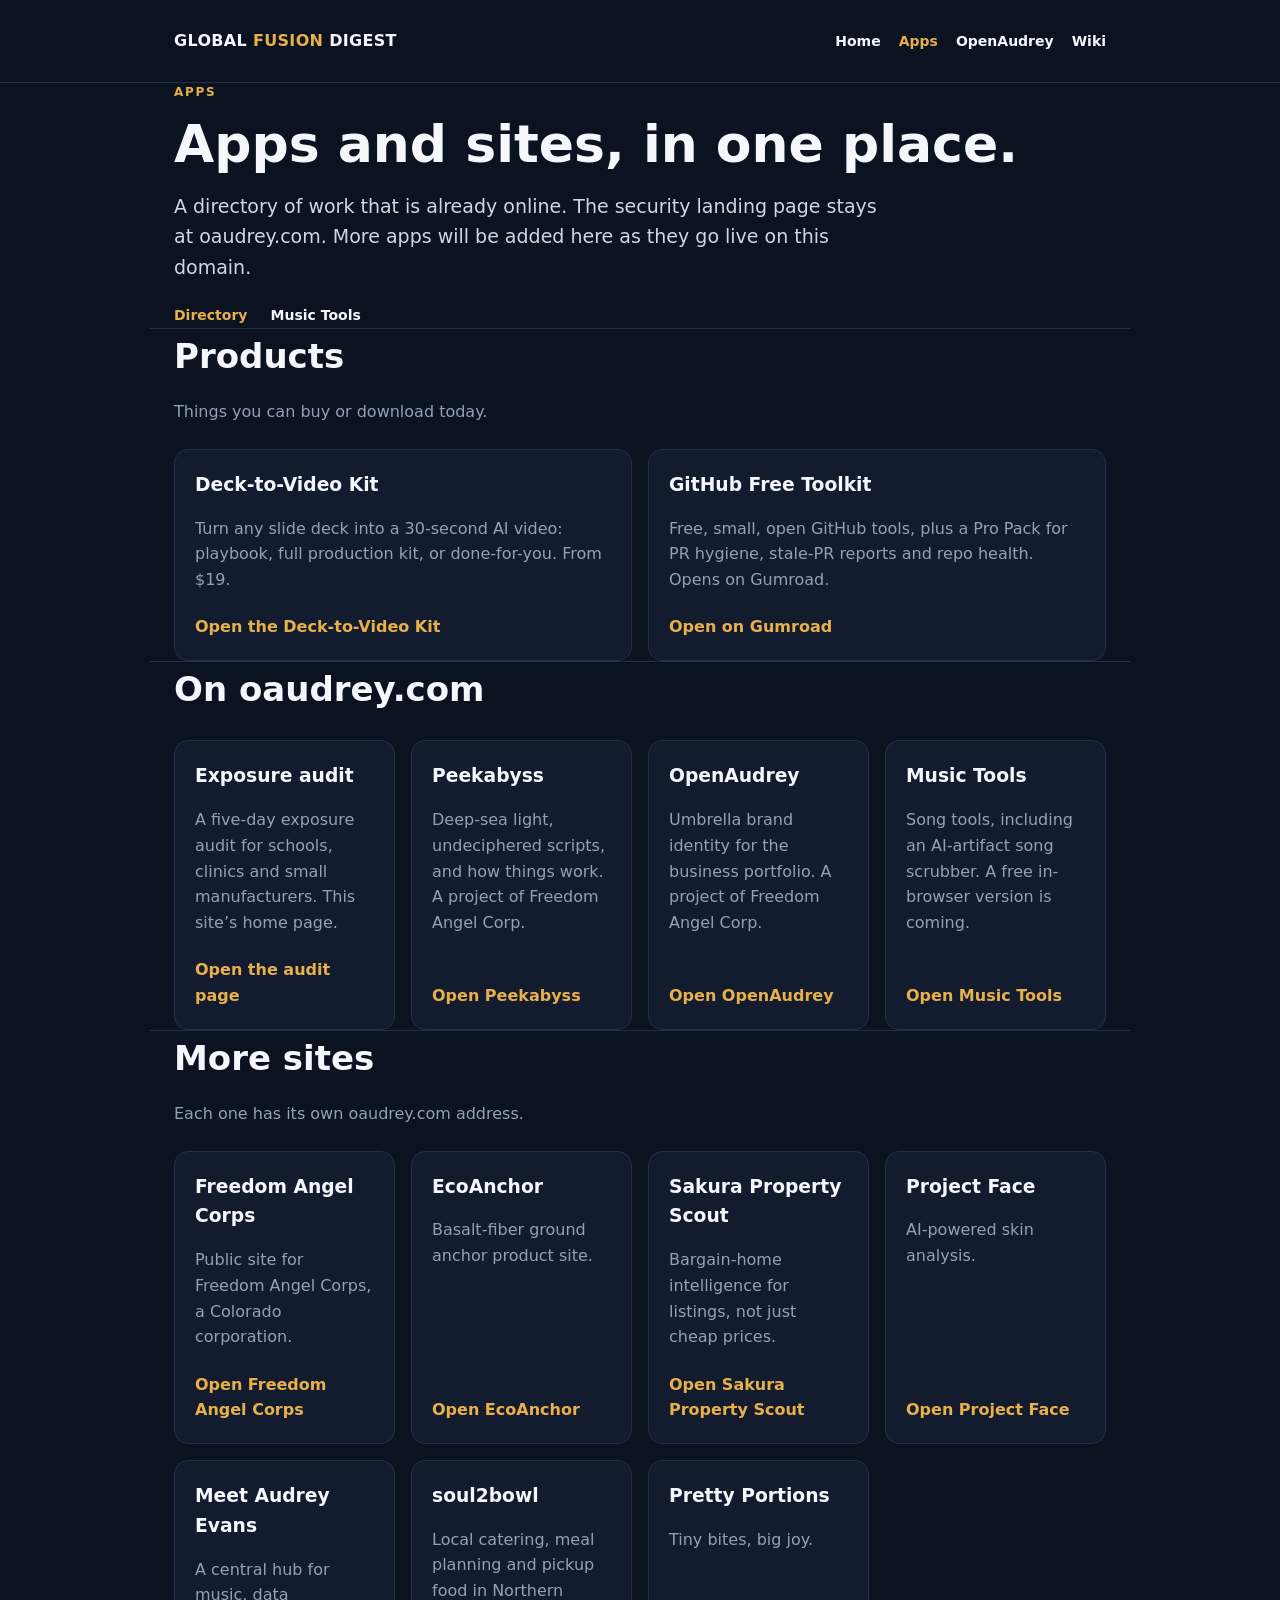
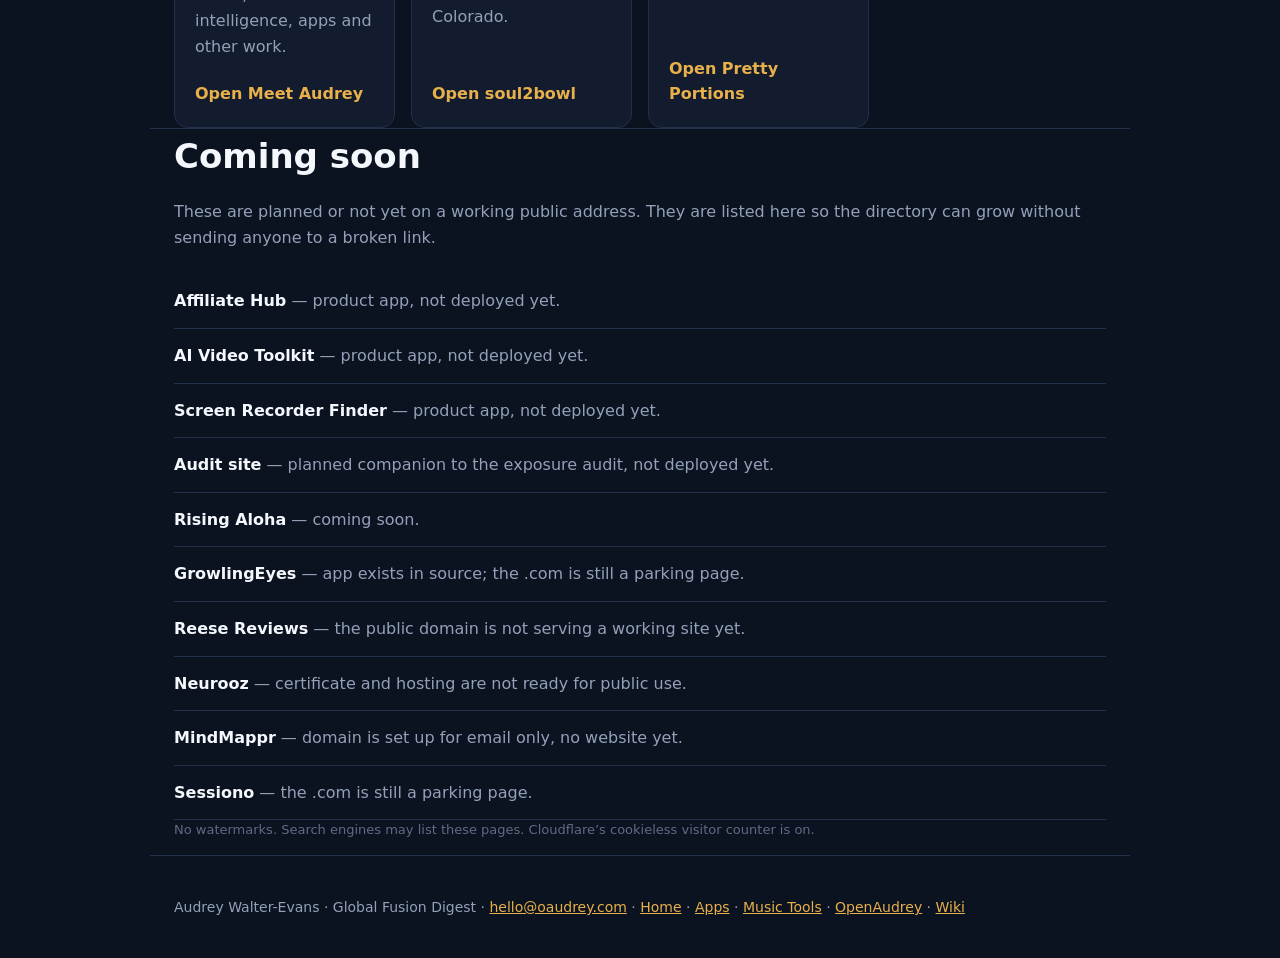
==== commit d717ffc2: "**WebForge:** add Music Tools sub-tab under Apps Coming-soon cards for the AI-artifact song scrubber" ====
--- a/site/apps/index.html
+++ b/site/apps/index.html
@@ -35,6 +35,10 @@
   .soon li{padding:14px 0;border-bottom:1px solid var(--line);color:var(--muted)}
   .soon strong{color:var(--text)}
   .note{font-size:13px;color:#5e6c84}
+  .subnav{margin-top:20px}
+  .subnav a{color:var(--text);text-decoration:none;margin-right:18px;font-weight:600;font-size:14px}
+  .subnav a:hover,.subnav a[aria-current="page"]{color:var(--amber)}
+  .badge{color:var(--amber);text-transform:uppercase;letter-spacing:.14em;font-size:12px;font-weight:700}
   footer{padding:40px 0;color:var(--muted);font-size:14px}
 </style>
 </head>
@@ -45,6 +49,10 @@
   <p class="eyebrow">Apps</p>
   <h1>Apps and sites, in one place.</h1>
   <p class="lead">A directory of work that is already online. The security landing page stays at oaudrey.com. More apps will be added here as they go live on this domain.</p>
+  <nav class="subnav" aria-label="Apps sections">
+    <a href="/apps" aria-current="page">Directory</a>
+    <a href="/apps/music/">Music Tools</a>
+  </nav>
 </section>
 
 <section class="wrap">
@@ -81,6 +89,11 @@
       <h3>OpenAudrey</h3>
       <p>Umbrella brand identity for the business portfolio. A project of Freedom Angel Corp.</p>
       <a class="btn" href="/openaudrey/">Open OpenAudrey</a>
+    </article>
+    <article class="card">
+      <h3>Music Tools</h3>
+      <p>Song tools, including an AI-artifact song scrubber. A free in-browser version is coming.</p>
+      <a class="btn" href="/apps/music/">Open Music Tools</a>
     </article>
   </div>
 </section>
@@ -145,6 +158,6 @@
   <p class="note">No watermarks. Search engines may list these pages. Cloudflare’s cookieless visitor counter is on.</p>
 </section>
 
-<footer><div class="wrap">Audrey Walter-Evans · Global Fusion Digest · <a href="mailto:hello@oaudrey.com">hello@oaudrey.com</a> · <a href="/">Home</a> · <a href="/apps">Apps</a> · <a href="/openaudrey/">OpenAudrey</a> · <a href="https://wiki.oaudrey.com">Wiki</a></div></footer>
+<footer><div class="wrap">Audrey Walter-Evans · Global Fusion Digest · <a href="mailto:hello@oaudrey.com">hello@oaudrey.com</a> · <a href="/">Home</a> · <a href="/apps">Apps</a> · <a href="/apps/music/">Music Tools</a> · <a href="/openaudrey/">OpenAudrey</a> · <a href="https://wiki.oaudrey.com">Wiki</a></div></footer>
 </body>
-</html>
+</html>
